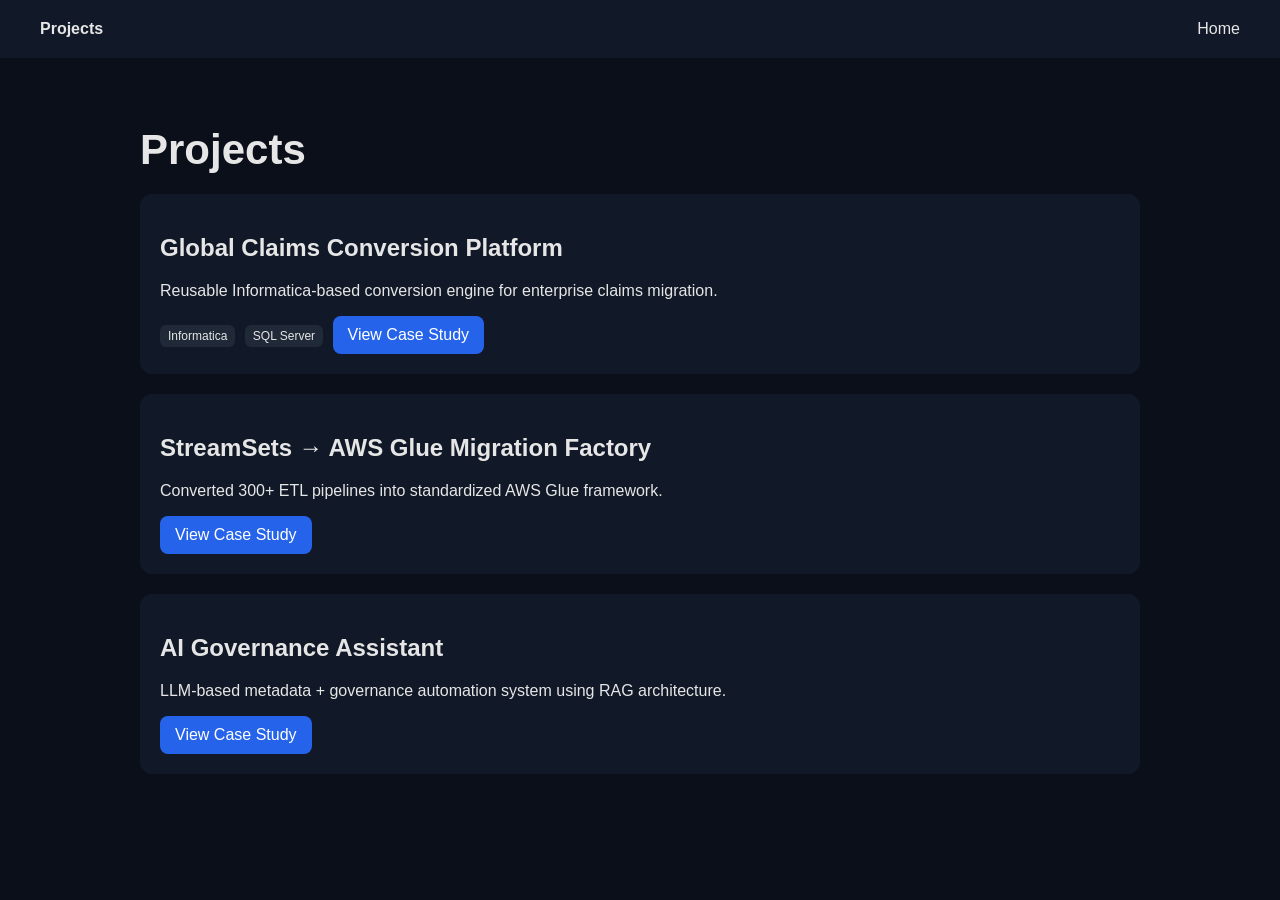
==== projects.html @ e61eaed7 "Create projects.html" ====
<!DOCTYPE html>
<html>
<head>
  <title>Projects</title>
  <link rel="stylesheet" href="styles.css">
</head>

<body>

<div class="nav">
  <div><b>Projects</b></div>
  <div>
    <a href="index.html">Home</a>
  </div>
</div>

<div class="container">

  <h1>Projects</h1>

  <div class="card">
    <h2>Global Claims Conversion Platform</h2>
    <p>Reusable Informatica-based conversion engine for enterprise claims migration.</p>
    <span class="tag">Informatica</span>
    <span class="tag">SQL Server</span>
    <a class="btn" href="xl-case-study.html">View Case Study</a>
  </div>

  <div class="card">
    <h2>StreamSets → AWS Glue Migration Factory</h2>
    <p>Converted 300+ ETL pipelines into standardized AWS Glue framework.</p>
    <a class="btn" href="glue-migration.html">View Case Study</a>
  </div>

  <div class="card">
    <h2>AI Governance Assistant</h2>
    <p>LLM-based metadata + governance automation system using RAG architecture.</p>
    <a class="btn" href="ai-governance.html">View Case Study</a>
  </div>

</div>

</body>
</html>
---- styles.css ----
body {
  margin: 0;
  font-family: Inter, Arial, sans-serif;
  background: #0b0f19;
  color: #e6e6e6;
}

/* Layout */
.container {
  max-width: 1000px;
  margin: auto;
  padding: 40px;
}

/* Navbar */
.nav {
  display: flex;
  justify-content: space-between;
  padding: 20px 40px;
  background: #111827;
  position: sticky;
  top: 0;
}

.nav a {
  color: #e6e6e6;
  margin-left: 20px;
  text-decoration: none;
}

/* Hero */
.hero {
  padding: 60px 0;
}

h1 {
  font-size: 42px;
  margin-bottom: 10px;
}

.highlight {
  color: #60a5fa;
}

/* Cards */
.card {
  background: #111827;
  padding: 20px;
  border-radius: 12px;
  margin: 20px 0;
  transition: transform 0.3s ease, box-shadow 0.3s ease;
}

.card:hover {
  transform: translateY(-5px);
  box-shadow: 0 10px 30px rgba(0,0,0,0.5);
}

/* Buttons */
.btn {
  display: inline-block;
  padding: 10px 15px;
  background: #2563eb;
  color: white;
  border-radius: 8px;
  text-decoration: none;
}

.tag {
  background: #1f2937;
  padding: 4px 8px;
  border-radius: 6px;
  font-size: 12px;
  margin-right: 5px;
}
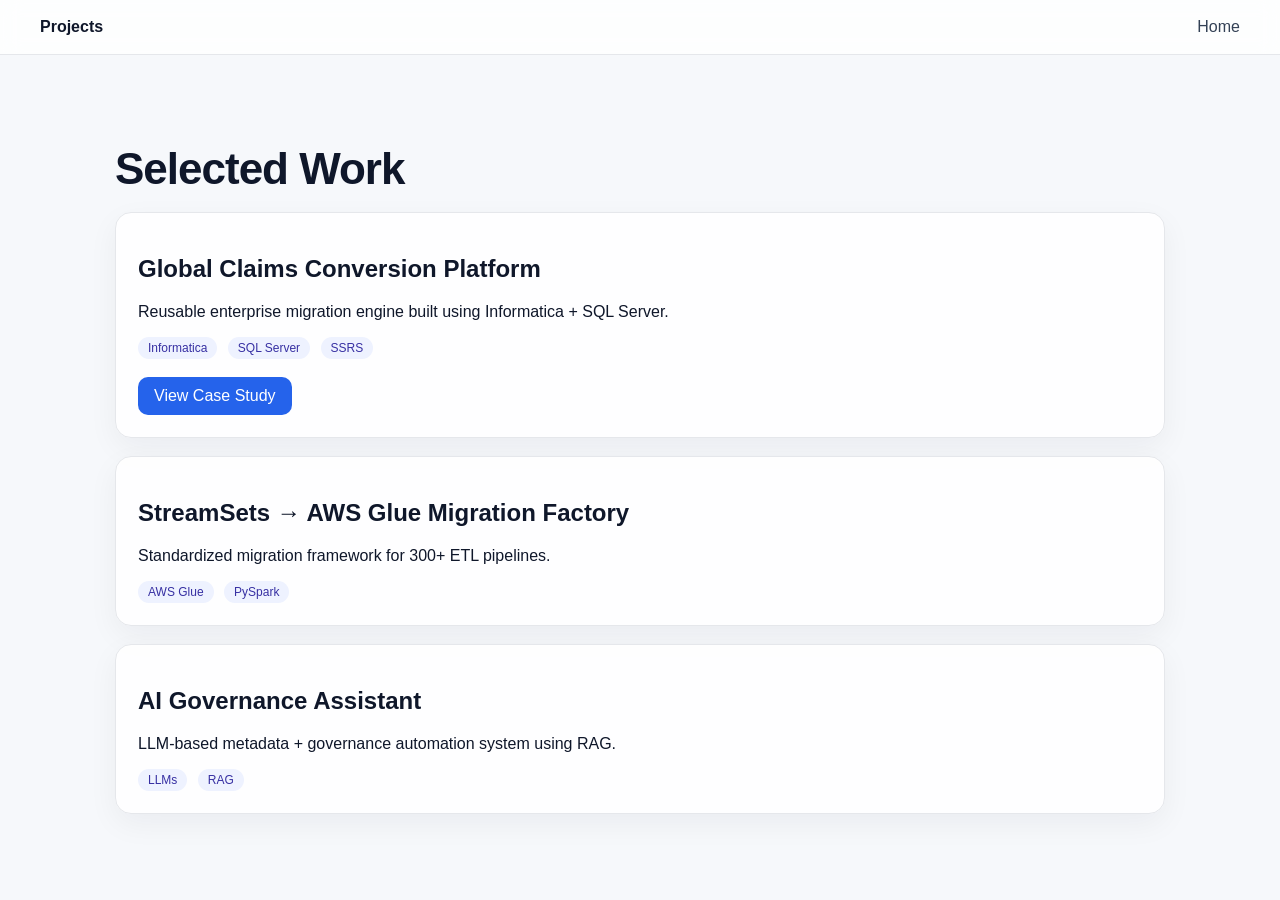
==== commit 984f84f9: "Update projects.html" ====
--- a/projects.html
+++ b/projects.html
@@ -16,26 +16,30 @@
 
 <div class="container">
 
-  <h1>Projects</h1>
+  <h1>Selected Work</h1>
 
   <div class="card">
     <h2>Global Claims Conversion Platform</h2>
-    <p>Reusable Informatica-based conversion engine for enterprise claims migration.</p>
+    <p>Reusable enterprise migration engine built using Informatica + SQL Server.</p>
     <span class="tag">Informatica</span>
     <span class="tag">SQL Server</span>
+    <span class="tag">SSRS</span>
+    <br><br>
     <a class="btn" href="xl-case-study.html">View Case Study</a>
   </div>
 
   <div class="card">
     <h2>StreamSets → AWS Glue Migration Factory</h2>
-    <p>Converted 300+ ETL pipelines into standardized AWS Glue framework.</p>
-    <a class="btn" href="glue-migration.html">View Case Study</a>
+    <p>Standardized migration framework for 300+ ETL pipelines.</p>
+    <span class="tag">AWS Glue</span>
+    <span class="tag">PySpark</span>
   </div>
 
   <div class="card">
     <h2>AI Governance Assistant</h2>
-    <p>LLM-based metadata + governance automation system using RAG architecture.</p>
-    <a class="btn" href="ai-governance.html">View Case Study</a>
+    <p>LLM-based metadata + governance automation system using RAG.</p>
+    <span class="tag">LLMs</span>
+    <span class="tag">RAG</span>
   </div>
 
 </div>
--- a/styles.css
+++ b/styles.css
@@ -1,31 +1,34 @@
 body {
   margin: 0;
-  font-family: Inter, Arial, sans-serif;
-  background: #0b0f19;
-  color: #e6e6e6;
+  font-family: -apple-system, BlinkMacSystemFont, "Segoe UI", Roboto, Arial;
+  background: #f6f8fb;
+  color: #0f172a;
+}
+
+/* Top Nav */
+.nav {
+  display: flex;
+  justify-content: space-between;
+  padding: 18px 40px;
+  background: rgba(255,255,255,0.8);
+  backdrop-filter: blur(10px);
+  position: sticky;
+  top: 0;
+  border-bottom: 1px solid #e5e7eb;
+}
+
+.nav a {
+  margin-left: 18px;
+  text-decoration: none;
+  color: #334155;
+  font-weight: 500;
 }
 
 /* Layout */
 .container {
-  max-width: 1000px;
+  max-width: 1050px;
   margin: auto;
-  padding: 40px;
-}
-
-/* Navbar */
-.nav {
-  display: flex;
-  justify-content: space-between;
-  padding: 20px 40px;
-  background: #111827;
-  position: sticky;
-  top: 0;
-}
-
-.nav a {
-  color: #e6e6e6;
-  margin-left: 20px;
-  text-decoration: none;
+  padding: 60px 24px;
 }
 
 /* Hero */
@@ -34,42 +37,67 @@
 }
 
 h1 {
-  font-size: 42px;
+  font-size: 44px;
+  letter-spacing: -1px;
   margin-bottom: 10px;
 }
 
-.highlight {
-  color: #60a5fa;
+.subtext {
+  font-size: 18px;
+  color: #475569;
+  max-width: 700px;
 }
 
-/* Cards */
+/* Gradient accent */
+.highlight {
+  background: linear-gradient(90deg,#3b82f6,#8b5cf6);
+  -webkit-background-clip: text;
+  -webkit-text-fill-color: transparent;
+}
+
+/* Cards (GLASS + GLOSSY) */
 .card {
-  background: #111827;
-  padding: 20px;
-  border-radius: 12px;
-  margin: 20px 0;
-  transition: transform 0.3s ease, box-shadow 0.3s ease;
+  background: rgba(255,255,255,0.9);
+  border: 1px solid #e5e7eb;
+  border-radius: 16px;
+  padding: 22px;
+  margin: 18px 0;
+  box-shadow: 0 10px 30px rgba(15, 23, 42, 0.05);
+  transition: all 0.25s ease;
 }
 
 .card:hover {
-  transform: translateY(-5px);
-  box-shadow: 0 10px 30px rgba(0,0,0,0.5);
+  transform: translateY(-6px);
+  box-shadow: 0 20px 50px rgba(15, 23, 42, 0.10);
 }
 
 /* Buttons */
 .btn {
   display: inline-block;
-  padding: 10px 15px;
+  padding: 10px 16px;
   background: #2563eb;
   color: white;
-  border-radius: 8px;
+  border-radius: 10px;
   text-decoration: none;
+  font-weight: 500;
 }
 
+.btn:hover {
+  background: #1d4ed8;
+}
+
+/* Tags */
 .tag {
-  background: #1f2937;
-  padding: 4px 8px;
-  border-radius: 6px;
+  display: inline-block;
+  background: #eef2ff;
+  color: #3730a3;
+  padding: 4px 10px;
+  border-radius: 999px;
   font-size: 12px;
-  margin-right: 5px;
+  margin-right: 6px;
 }
+
+/* Section spacing */
+.section {
+  margin-top: 50px;
+}
